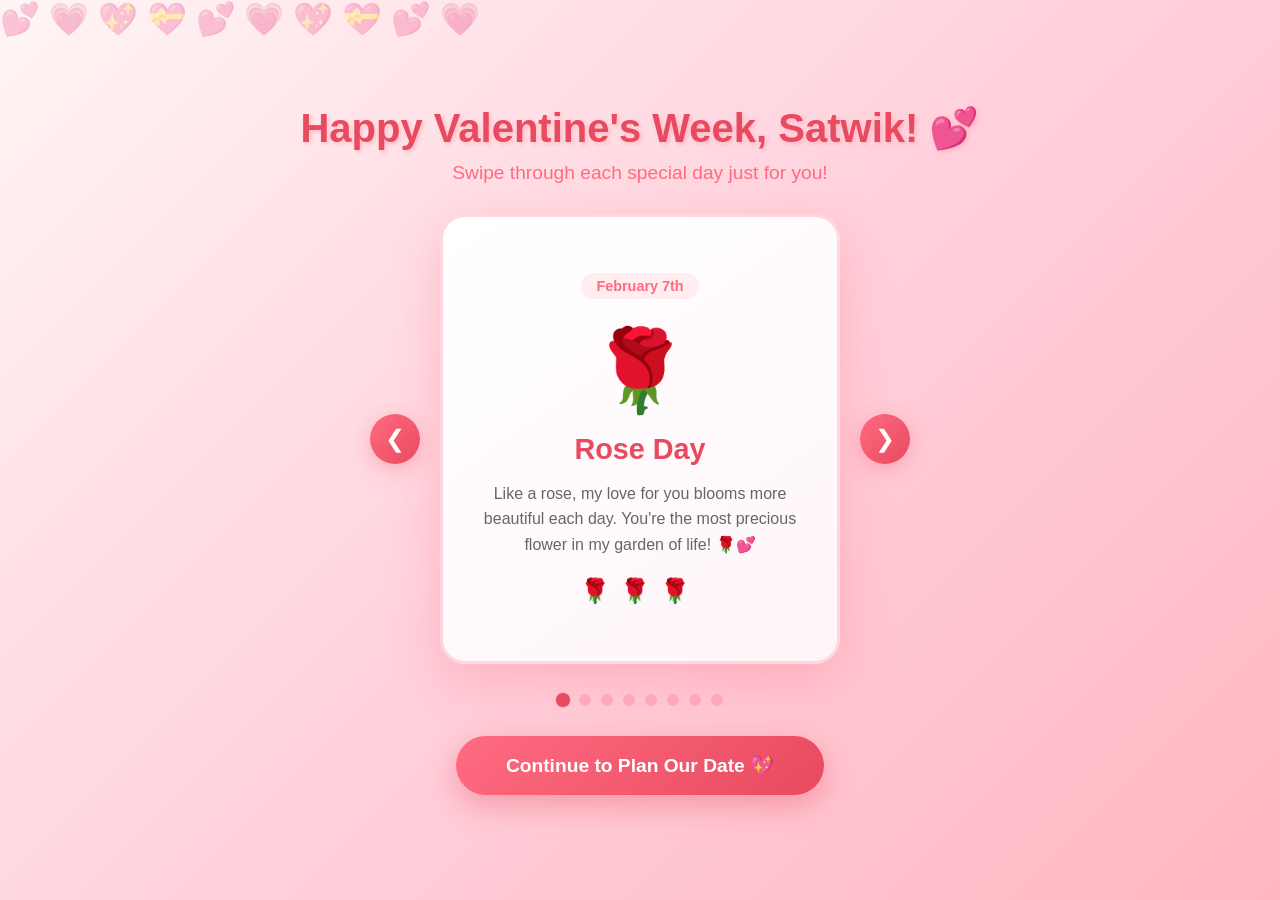
==== greeting-cards.html @ 06ca89b2 "Add Valentine's Week greeting cards page" ====
<!DOCTYPE html>
<html lang="en">
<head>
    <meta charset="UTF-8">
    <meta name="viewport" content="width=device-width, initial-scale=1.0">
    <title>Valentine's Week Cards 💕</title>
    <link rel="stylesheet" href="styles.css">
</head>
<body class="greeting-page">
    <div class="hearts-background"></div>
    <div class="container">
        <h1 class="greeting-title">Happy Valentine's Week, Satwik! 💕</h1>
        <p class="greeting-subtitle">Swipe through each special day just for you!</p>
        
        <div class="cards-carousel">
            <button class="carousel-btn prev-btn" onclick="prevCard()">❮</button>
            
            <div class="greeting-cards-container">
                <!-- Rose Day - Feb 7 -->
                <div class="greeting-card active" data-day="rose">
                    <div class="card-date">February 7th</div>
                    <div class="card-emoji">🌹</div>
                    <h2 class="card-day-title">Rose Day</h2>
                    <p class="card-message">Like a rose, my love for you blooms more beautiful each day. You're the most precious flower in my garden of life! 🌹💕</p>
                    <div class="card-decoration">🌹🌹🌹</div>
                </div>

                <!-- Propose Day - Feb 8 -->
                <div class="greeting-card" data-day="propose">
                    <div class="card-date">February 8th</div>
                    <div class="card-emoji">💍</div>
                    <h2 class="card-day-title">Propose Day</h2>
                    <p class="card-message">Every moment with you feels like a dream. Will you be mine forever? You make my heart skip a beat! 💍✨</p>
                    <div class="card-decoration">💕💍💕</div>
                </div>

                <!-- Chocolate Day - Feb 9 -->
                <div class="greeting-card" data-day="chocolate">
                    <div class="card-date">February 9th</div>
                    <div class="card-emoji">🍫</div>
                    <h2 class="card-day-title">Chocolate Day</h2>
                    <p class="card-message">You're sweeter than the sweetest chocolate! Life with you is like a box of chocolates - full of delightful surprises! 🍫🤎</p>
                    <div class="card-decoration">🍫🍬🍫</div>
                </div>

                <!-- Teddy Day - Feb 10 -->
                <div class="greeting-card" data-day="teddy">
                    <div class="card-date">February 10th</div>
                    <div class="card-emoji">🧸</div>
                    <h2 class="card-day-title">Teddy Day</h2>
                    <p class="card-message">Just like a teddy bear, I want to be the one you hug when you're happy, sad, or just need some comfort! 🧸💝</p>
                    <div class="card-decoration">🧸🤗🧸</div>
                </div>

                <!-- Promise Day - Feb 11 -->
                <div class="greeting-card" data-day="promise">
                    <div class="card-date">February 11th</div>
                    <div class="card-emoji">🤙</div>
                    <h2 class="card-day-title">Promise Day</h2>
                    <p class="card-message">I promise to always be there for you, to make you smile, to hold your hand through every storm. Forever and always! 🤞💫</p>
                    <div class="card-decoration">✨🤝✨</div>
                </div>

                <!-- Hug Day - Feb 12 -->
                <div class="greeting-card" data-day="hug">
                    <div class="card-date">February 12th</div>
                    <div class="card-emoji">🤗</div>
                    <h2 class="card-day-title">Hug Day</h2>
                    <p class="card-message">A hug from you is my favorite place to be. In your arms, I've found my home, my peace, my everything! 🤗💖</p>
                    <div class="card-decoration">🫂💕🫂</div>
                </div>

                <!-- Kiss Day - Feb 13 -->
                <div class="greeting-card" data-day="kiss">
                    <div class="card-date">February 13th</div>
                    <div class="card-emoji">💋</div>
                    <h2 class="card-day-title">Kiss Day</h2>
                    <p class="card-message">Your smile is my sunshine, and a kiss from you lights up my whole world. You're absolutely magical! 💋✨</p>
                    <div class="card-decoration">💋💕💋</div>
                </div>

                <!-- Valentine's Day - Feb 14 -->
                <div class="greeting-card" data-day="valentine">
                    <div class="card-date">February 14th</div>
                    <div class="card-emoji">❤️</div>
                    <h2 class="card-day-title">Valentine's Day</h2>
                    <p class="card-message">You are my today and all of my tomorrows. Happy Valentine's Day to the one who owns my heart! I love you! ❤️🥰</p>
                    <div class="card-decoration">💝❤️💝</div>
                </div>
            </div>
            
            <button class="carousel-btn next-btn" onclick="nextCard()">❯</button>
        </div>

        <div class="carousel-dots">
            <span class="dot active" onclick="goToCard(0)"></span>
            <span class="dot" onclick="goToCard(1)"></span>
            <span class="dot" onclick="goToCard(2)"></span>
            <span class="dot" onclick="goToCard(3)"></span>
            <span class="dot" onclick="goToCard(4)"></span>
            <span class="dot" onclick="goToCard(5)"></span>
            <span class="dot" onclick="goToCard(6)"></span>
            <span class="dot" onclick="goToCard(7)"></span>
        </div>

        <button class="btn btn-continue" onclick="window.location.href='page2.html'">
            Continue to Plan Our Date 💖
        </button>
    </div>
    <script src="script.js"></script>
</body>
</html>
---- styles.css ----
/* Reset and Base Styles */
* {
    margin: 0;
    padding: 0;
    box-sizing: border-box;
}

body {
    font-family: 'Segoe UI', Tahoma, Geneva, Verdana, sans-serif;
    min-height: 100vh;
    background: linear-gradient(135deg, #ffecd2 0%, #fcb69f 50%, #ff9a9e 100%);
    overflow-x: hidden;
    position: relative;
}

/* Animated Hearts Background */
.hearts-background {
    position: fixed;
    top: 0;
    left: 0;
    width: 100%;
    height: 100%;
    pointer-events: none;
    overflow: hidden;
    z-index: 0;
}

.hearts-background::before {
    content: "💕 💗 💖 💝 💕 💗 💖 💝 💕 💗";
    position: absolute;
    font-size: 2rem;
    animation: floatHearts 20s linear infinite;
    opacity: 0.3;
    white-space: nowrap;
}

@keyframes floatHearts {
    0% {
        transform: translateY(100vh) rotate(0deg);
    }
    100% {
        transform: translateY(-100vh) rotate(360deg);
    }
}

/* Container */
.container {
    position: relative;
    z-index: 1;
    min-height: 100vh;
    display: flex;
    flex-direction: column;
    align-items: center;
    justify-content: center;
    padding: 20px;
}

/* Page 1 Styles */
.question-card {
    background: rgba(255, 255, 255, 0.95);
    border-radius: 30px;
    padding: 50px 60px;
    text-align: center;
    box-shadow: 0 20px 60px rgba(255, 107, 129, 0.3);
    max-width: 500px;
    width: 100%;
    animation: popIn 0.6s ease-out;
}

@keyframes popIn {
    0% {
        transform: scale(0.8);
        opacity: 0;
    }
    100% {
        transform: scale(1);
        opacity: 1;
    }
}

.heart-icon {
    font-size: 80px;
    margin-bottom: 20px;
    animation: pulse 1.5s ease-in-out infinite;
}

@keyframes pulse {
    0%, 100% {
        transform: scale(1);
    }
    50% {
        transform: scale(1.1);
    }
}

.question-card h1 {
    font-size: 1.8rem;
    color: #e84a5f;
    margin-bottom: 40px;
    line-height: 1.4;
}

/* Buttons */
.buttons {
    display: flex;
    gap: 20px;
    justify-content: center;
    flex-wrap: wrap;
}

.btn {
    padding: 15px 40px;
    font-size: 1.2rem;
    font-weight: bold;
    border: none;
    border-radius: 50px;
    cursor: pointer;
    transition: all 0.3s ease;
    box-shadow: 0 5px 20px rgba(0, 0, 0, 0.15);
}

.btn-yes {
    background: linear-gradient(135deg, #ff6b81 0%, #e84a5f 100%);
    color: white;
}

.btn-yes:hover {
    transform: scale(1.1);
    box-shadow: 0 8px 30px rgba(232, 74, 95, 0.4);
}

.btn-no {
    background: linear-gradient(135deg, #a8a8a8 0%, #888888 100%);
    color: white;
    transition: all 0.2s ease-out;
}

.btn-no:hover {
    background: linear-gradient(135deg, #888888 0%, #666666 100%);
}

/* Page 2 Styles */
.page2 .container {
    justify-content: flex-start;
    padding-top: 50px;
}

.page2-title {
    font-size: 2.5rem;
    color: #e84a5f;
    margin-bottom: 10px;
    text-align: center;
    animation: popIn 0.6s ease-out;
}

.subtitle {
    font-size: 1.2rem;
    color: #666;
    margin-bottom: 20px;
    text-align: center;
}

/* Selection Info Bar */
.selection-info {
    display: flex;
    align-items: center;
    justify-content: center;
    gap: 20px;
    background: rgba(255, 255, 255, 0.95);
    padding: 15px 30px;
    border-radius: 50px;
    margin-bottom: 30px;
    box-shadow: 0 5px 20px rgba(255, 107, 129, 0.2);
    font-size: 1.1rem;
    color: #666;
    position: sticky;
    top: 20px;
    z-index: 100;
}

#selectedCount {
    font-weight: bold;
    color: #e84a5f;
    font-size: 1.3rem;
}

.btn-create-itinerary {
    background: linear-gradient(135deg, #ff6b81 0%, #e84a5f 100%);
    color: white;
    padding: 10px 25px;
    font-size: 1rem;
}

.btn-create-itinerary:disabled {
    background: linear-gradient(135deg, #ccc 0%, #999 100%);
    cursor: not-allowed;
    transform: none !important;
}

.btn-create-itinerary:not(:disabled):hover {
    transform: scale(1.05);
    box-shadow: 0 8px 25px rgba(232, 74, 95, 0.4);
}

/* Cards Grid */
.cards-grid {
    display: grid;
    grid-template-columns: repeat(auto-fit, minmax(250px, 1fr));
    gap: 25px;
    max-width: 1100px;
    width: 100%;
    padding: 0 20px;
}

.card {
    background: rgba(255, 255, 255, 0.95);
    border-radius: 20px;
    padding: 30px 25px;
    text-align: center;
    box-shadow: 0 10px 40px rgba(255, 107, 129, 0.2);
    transition: all 0.3s ease;
    animation: slideUp 0.5s ease-out;
    animation-fill-mode: both;
    position: relative;
    cursor: pointer;
}

/* Card Checkbox */
.card-checkbox {
    position: absolute;
    top: 15px;
    right: 15px;
}

.card-checkbox input[type="checkbox"] {
    display: none;
}

.card-checkbox label {
    width: 28px;
    height: 28px;
    border: 3px solid #ffc0cb;
    border-radius: 50%;
    display: flex;
    align-items: center;
    justify-content: center;
    cursor: pointer;
    transition: all 0.3s ease;
    background: white;
}

.card-checkbox label::after {
    content: '✓';
    font-size: 16px;
    color: white;
    opacity: 0;
    transition: opacity 0.2s ease;
}

.card-checkbox input[type="checkbox"]:checked + label {
    background: linear-gradient(135deg, #ff6b81 0%, #e84a5f 100%);
    border-color: #e84a5f;
}

.card-checkbox input[type="checkbox"]:checked + label::after {
    opacity: 1;
}

.card.selected {
    background: linear-gradient(135deg, #fff0f3 0%, #ffd1dc 100%);
    border: 3px solid #e84a5f;
    transform: scale(1.02);
}

.card:nth-child(1) { animation-delay: 0.1s; }
.card:nth-child(2) { animation-delay: 0.2s; }
.card:nth-child(3) { animation-delay: 0.3s; }
.card:nth-child(4) { animation-delay: 0.4s; }

@keyframes slideUp {
    0% {
        transform: translateY(30px);
        opacity: 0;
    }
    100% {
        transform: translateY(0);
        opacity: 1;
    }
}

.card:hover {
    transform: translateY(-10px);
    box-shadow: 0 20px 50px rgba(255, 107, 129, 0.3);
}

.card.selected:hover {
    transform: scale(1.02) translateY(-5px);
}

.card-icon {
    font-size: 60px;
    margin-bottom: 15px;
}

.card-title {
    font-size: 1.4rem;
    color: #e84a5f;
    margin-bottom: 12px;
}

.card-description {
    font-size: 0.95rem;
    color: #666;
    line-height: 1.6;
    margin-bottom: 20px;
}

.btn-select {
    background: linear-gradient(135deg, #ff9a9e 0%, #fecfef 100%);
    color: #e84a5f;
    padding: 12px 30px;
    font-size: 1rem;
}

.btn-select:hover {
    background: linear-gradient(135deg, #ff6b81 0%, #e84a5f 100%);
    color: white;
    transform: scale(1.05);
}

/* Selected Message */
.selected-message {
    margin-top: 40px;
    padding: 20px 40px;
    background: rgba(255, 255, 255, 0.95);
    border-radius: 15px;
    font-size: 1.3rem;
    color: #e84a5f;
    box-shadow: 0 10px 30px rgba(255, 107, 129, 0.2);
    display: none;
    animation: popIn 0.4s ease-out;
}

.selected-message.show {
    display: block;
}

/* Modal Styles */
.modal {
    display: none;
    position: fixed;
    z-index: 1000;
    left: 0;
    top: 0;
    width: 100%;
    height: 100%;
    background-color: rgba(0, 0, 0, 0.6);
    backdrop-filter: blur(5px);
    animation: fadeIn 0.3s ease;
}

@keyframes fadeIn {
    from { opacity: 0; }
    to { opacity: 1; }
}

.modal.show {
    display: flex;
    align-items: center;
    justify-content: center;
}

.modal-content {
    background: linear-gradient(135deg, #fff 0%, #fff5f5 100%);
    border-radius: 25px;
    padding: 40px;
    max-width: 600px;
    width: 90%;
    max-height: 85vh;
    overflow-y: auto;
    position: relative;
    box-shadow: 0 25px 80px rgba(232, 74, 95, 0.3);
    animation: slideUp 0.4s ease;
}

.close-btn {
    position: absolute;
    top: 15px;
    right: 20px;
    font-size: 30px;
    color: #999;
    cursor: pointer;
    transition: color 0.3s;
}

.close-btn:hover {
    color: #e84a5f;
}

.itinerary-header {
    text-align: center;
    margin-bottom: 30px;
}

.itinerary-header h2 {
    color: #e84a5f;
    font-size: 2rem;
    margin-bottom: 5px;
}

.itinerary-header .date {
    color: #888;
    font-size: 1.1rem;
}

.itinerary-header .activities-count {
    color: #e84a5f;
    font-size: 1rem;
    margin-top: 5px;
    font-weight: bold;
}

/* Itinerary Timeline */
.itinerary-timeline {
    margin-bottom: 25px;
}

.itinerary-plan-item {
    display: flex;
    gap: 15px;
    margin-bottom: 20px;
    padding: 15px;
    background: white;
    border-radius: 15px;
    border-left: 4px solid #e84a5f;
    box-shadow: 0 5px 15px rgba(255, 107, 129, 0.1);
}

.plan-number {
    width: 35px;
    height: 35px;
    background: linear-gradient(135deg, #ff6b81 0%, #e84a5f 100%);
    color: white;
    border-radius: 50%;
    display: flex;
    align-items: center;
    justify-content: center;
    font-weight: bold;
    font-size: 1.1rem;
    flex-shrink: 0;
}

.plan-info {
    flex: 1;
}

.plan-header {
    display: flex;
    align-items: center;
    gap: 10px;
    margin-bottom: 5px;
}

.plan-icon-small {
    font-size: 1.5rem;
}

.plan-name-small {
    font-size: 1.2rem;
    color: #e84a5f;
    font-weight: bold;
}

.plan-time-small {
    color: #888;
    font-size: 0.9rem;
    margin-bottom: 10px;
}

.plan-items-small {
    list-style: none;
    padding: 0;
    margin: 0;
}

.plan-items-small li {
    padding: 3px 0;
    color: #666;
    font-size: 0.9rem;
}

.itinerary-plan {
    background: linear-gradient(135deg, #ffecd2 0%, #fcb69f 100%);
    border-radius: 15px;
    padding: 25px;
    margin-bottom: 25px;
    text-align: center;
}

.itinerary-plan .plan-icon {
    font-size: 60px;
    margin-bottom: 10px;
}

.itinerary-plan .plan-name {
    font-size: 1.5rem;
    color: #e84a5f;
    font-weight: bold;
    margin-bottom: 10px;
}

.itinerary-plan .plan-desc {
    color: #666;
    line-height: 1.6;
}

.itinerary-details {
    background: #fff;
    border-radius: 15px;
    padding: 20px;
    margin-bottom: 25px;
    border: 2px dashed #ffc0cb;
}

.itinerary-details h3 {
    color: #e84a5f;
    margin-bottom: 15px;
    font-size: 1.2rem;
}

.itinerary-details ul {
    list-style: none;
    padding: 0;
}

.itinerary-details li {
    padding: 10px 0;
    border-bottom: 1px solid #f0f0f0;
    color: #555;
    display: flex;
    align-items: center;
    gap: 10px;
}

.itinerary-details li:last-child {
    border-bottom: none;
}

.itinerary-details li span {
    font-size: 1.2rem;
}

.love-note {
    background: linear-gradient(135deg, #ff9a9e 0%, #fecfef 100%);
    border-radius: 15px;
    padding: 20px;
    text-align: center;
    color: #e84a5f;
    font-style: italic;
    margin-bottom: 25px;
}

.modal-buttons {
    display: flex;
    gap: 15px;
    justify-content: center;
    flex-wrap: wrap;
}

.btn-download {
    background: linear-gradient(135deg, #667eea 0%, #764ba2 100%);
    color: white;
}

.btn-download:hover {
    transform: scale(1.05);
    box-shadow: 0 8px 25px rgba(102, 126, 234, 0.4);
}

.btn-email {
    background: linear-gradient(135deg, #f093fb 0%, #f5576c 100%);
    color: white;
}

.btn-email:hover {
    transform: scale(1.05);
    box-shadow: 0 8px 25px rgba(245, 87, 108, 0.4);
}

.email-sent {
    background: linear-gradient(135deg, #11998e 0%, #38ef7d 100%) !important;
}

/* Mobile Responsive */
@media (max-width: 768px) {
    .question-card {
        padding: 40px 30px;
        margin: 20px;
    }
    
    .question-card h1 {
        font-size: 1.5rem;
    }
    
    .heart-icon {
        font-size: 60px;
    }
    
    .btn {
        padding: 12px 30px;
        font-size: 1rem;
    }
    
    .page2-title {
        font-size: 2rem;
    }
    
    .selection-info {
        flex-direction: column;
        gap: 10px;
        padding: 15px 20px;
    }
    
    .cards-grid {
        grid-template-columns: 1fr;
        max-width: 400px;
    }
    
    .card {
        padding: 25px 20px;
    }
    
    .card-icon {
        font-size: 50px;
    }
    
    .card-title {
        font-size: 1.2rem;
    }
    
    .modal-content {
        padding: 25px;
        margin: 10px;
    }
    
    .itinerary-header h2 {
        font-size: 1.5rem;
    }
}

@media (max-width: 480px) {
    .question-card h1 {
        font-size: 1.3rem;
    }
    
    .buttons {
        flex-direction: column;
        align-items: center;
    }
    
    .btn {
        width: 100%;
        max-width: 200px;
    }
    
    .page2-title {
        font-size: 1.6rem;
    }
    
    .subtitle {
        font-size: 1rem;
    }
    
    .modal-buttons {
        flex-direction: column;
    }
    
    .modal-buttons .btn {
        width: 100%;
    }
}

/* ========== GREETING CARDS PAGE STYLES ========== */
.greeting-page {
    background: linear-gradient(135deg, #fff5f5 0%, #ffd1dc 50%, #ffb6c1 100%);
}

.greeting-title {
    font-size: 2.5rem;
    color: #e84a5f;
    text-align: center;
    margin-bottom: 10px;
    text-shadow: 2px 2px 4px rgba(255, 107, 129, 0.3);
    animation: fadeInDown 0.8s ease-out;
}

.greeting-subtitle {
    font-size: 1.2rem;
    color: #ff6b81;
    text-align: center;
    margin-bottom: 30px;
    animation: fadeInUp 0.8s ease-out;
}

@keyframes fadeInDown {
    from {
        opacity: 0;
        transform: translateY(-20px);
    }
    to {
        opacity: 1;
        transform: translateY(0);
    }
}

@keyframes fadeInUp {
    from {
        opacity: 0;
        transform: translateY(20px);
    }
    to {
        opacity: 1;
        transform: translateY(0);
    }
}

.cards-carousel {
    display: flex;
    align-items: center;
    justify-content: center;
    gap: 20px;
    width: 100%;
    max-width: 600px;
    margin: 0 auto;
}

.greeting-cards-container {
    position: relative;
    width: 100%;
    max-width: 400px;
    height: 450px;
    perspective: 1000px;
}

.greeting-card {
    position: absolute;
    top: 0;
    left: 0;
    width: 100%;
    height: 100%;
    background: linear-gradient(145deg, #ffffff 0%, #fff5f8 100%);
    border-radius: 25px;
    padding: 30px;
    text-align: center;
    box-shadow: 0 15px 50px rgba(255, 107, 129, 0.3);
    opacity: 0;
    transform: scale(0.8) rotateY(90deg);
    transition: all 0.5s ease;
    display: flex;
    flex-direction: column;
    justify-content: center;
    align-items: center;
    border: 3px solid rgba(255, 182, 193, 0.5);
}

.greeting-card.active {
    opacity: 1;
    transform: scale(1) rotateY(0deg);
    z-index: 10;
}

.greeting-card.prev {
    opacity: 0;
    transform: scale(0.8) rotateY(-90deg) translateX(-100px);
}

.greeting-card.next {
    opacity: 0;
    transform: scale(0.8) rotateY(90deg) translateX(100px);
}

.card-date {
    font-size: 0.9rem;
    color: #ff6b81;
    font-weight: 600;
    margin-bottom: 10px;
    padding: 5px 15px;
    background: rgba(255, 107, 129, 0.1);
    border-radius: 20px;
}

.card-emoji {
    font-size: 80px;
    margin: 15px 0;
    animation: bounce 2s ease-in-out infinite;
}

@keyframes bounce {
    0%, 100% {
        transform: translateY(0);
    }
    50% {
        transform: translateY(-10px);
    }
}

.card-day-title {
    font-size: 1.8rem;
    color: #e84a5f;
    margin-bottom: 15px;
    font-weight: 700;
}

.card-message {
    font-size: 1rem;
    color: #666;
    line-height: 1.6;
    padding: 0 10px;
}

.card-decoration {
    font-size: 1.5rem;
    margin-top: 20px;
    letter-spacing: 10px;
}

.carousel-btn {
    background: linear-gradient(135deg, #ff6b81 0%, #e84a5f 100%);
    color: white;
    border: none;
    width: 50px;
    height: 50px;
    border-radius: 50%;
    font-size: 1.5rem;
    cursor: pointer;
    transition: all 0.3s ease;
    box-shadow: 0 5px 20px rgba(232, 74, 95, 0.3);
    flex-shrink: 0;
}

.carousel-btn:hover {
    transform: scale(1.1);
    box-shadow: 0 8px 30px rgba(232, 74, 95, 0.5);
}

.carousel-dots {
    display: flex;
    justify-content: center;
    gap: 10px;
    margin: 30px 0;
}

.dot {
    width: 12px;
    height: 12px;
    border-radius: 50%;
    background: rgba(255, 107, 129, 0.3);
    cursor: pointer;
    transition: all 0.3s ease;
}

.dot.active {
    background: #e84a5f;
    transform: scale(1.2);
}

.dot:hover {
    background: #ff6b81;
}

.btn-continue {
    background: linear-gradient(135deg, #ff6b81 0%, #e84a5f 100%);
    color: white;
    padding: 18px 50px;
    font-size: 1.2rem;
    border: none;
    border-radius: 50px;
    cursor: pointer;
    transition: all 0.3s ease;
    box-shadow: 0 10px 30px rgba(232, 74, 95, 0.4);
    animation: pulse 2s ease-in-out infinite;
}

.btn-continue:hover {
    transform: translateY(-3px);
    box-shadow: 0 15px 40px rgba(232, 74, 95, 0.5);
}

/* Greeting Cards Responsive */
@media (max-width: 768px) {
    .greeting-title {
        font-size: 1.8rem;
    }
    
    .greeting-cards-container {
        max-width: 320px;
        height: 420px;
    }
    
    .greeting-card {
        padding: 25px 20px;
    }
    
    .card-emoji {
        font-size: 60px;
    }
    
    .card-day-title {
        font-size: 1.5rem;
    }
    
    .card-message {
        font-size: 0.95rem;
    }
    
    .carousel-btn {
        width: 40px;
        height: 40px;
        font-size: 1.2rem;
    }
}

@media (max-width: 480px) {
    .cards-carousel {
        gap: 10px;
    }
    
    .greeting-cards-container {
        max-width: 280px;
        height: 400px;
    }
    
    .carousel-btn {
        width: 35px;
        height: 35px;
        font-size: 1rem;
    }
    
    .btn-continue {
        padding: 15px 35px;
        font-size: 1rem;
    }
}
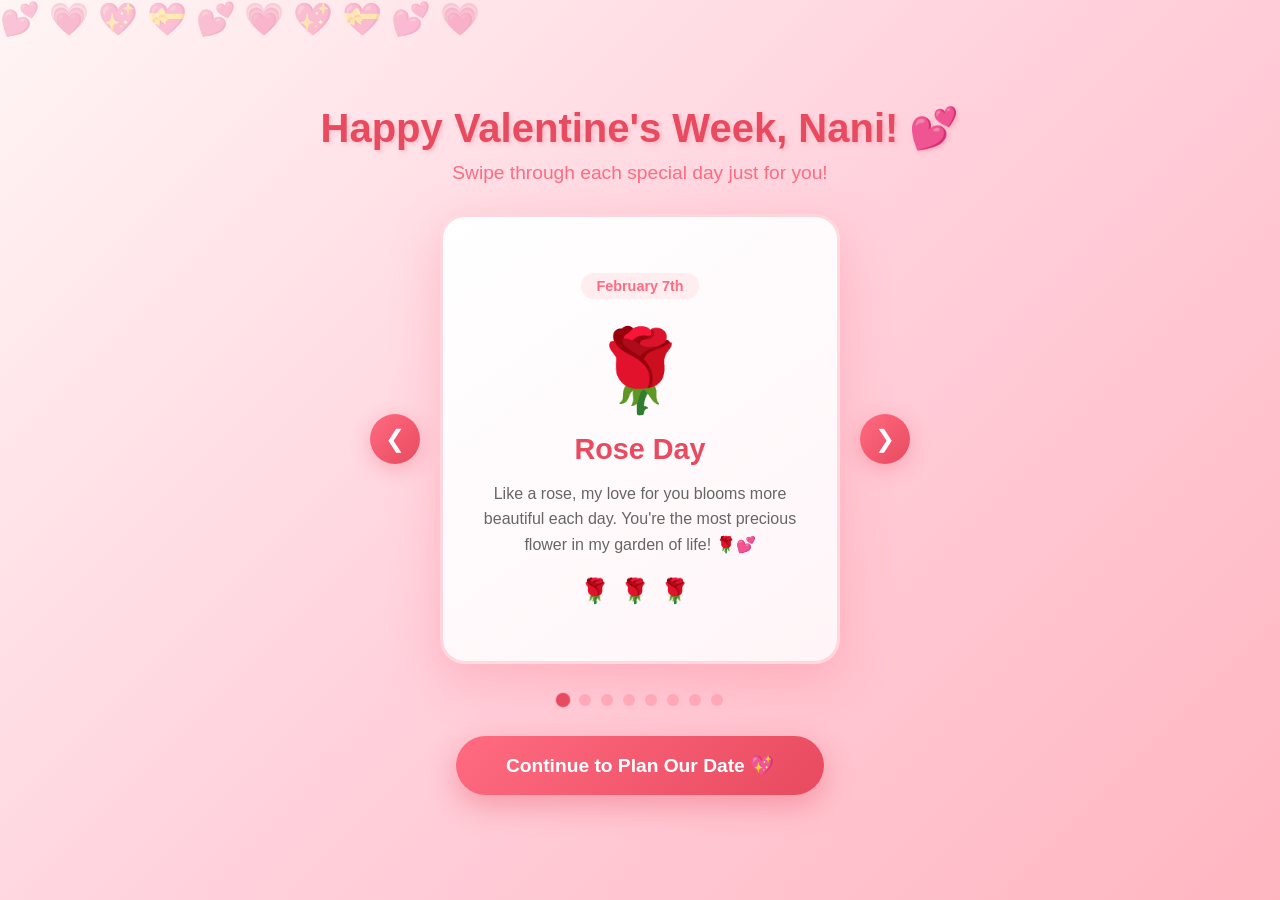
==== commit 4f27dcbc: "Change name from Satwik to Nani" ====
--- a/greeting-cards.html
+++ b/greeting-cards.html
@@ -9,7 +9,7 @@
 <body class="greeting-page">
     <div class="hearts-background"></div>
     <div class="container">
-        <h1 class="greeting-title">Happy Valentine's Week, Satwik! 💕</h1>
+        <h1 class="greeting-title">Happy Valentine's Week, Nani! 💕</h1>
         <p class="greeting-subtitle">Swipe through each special day just for you!</p>
         
         <div class="cards-carousel">
